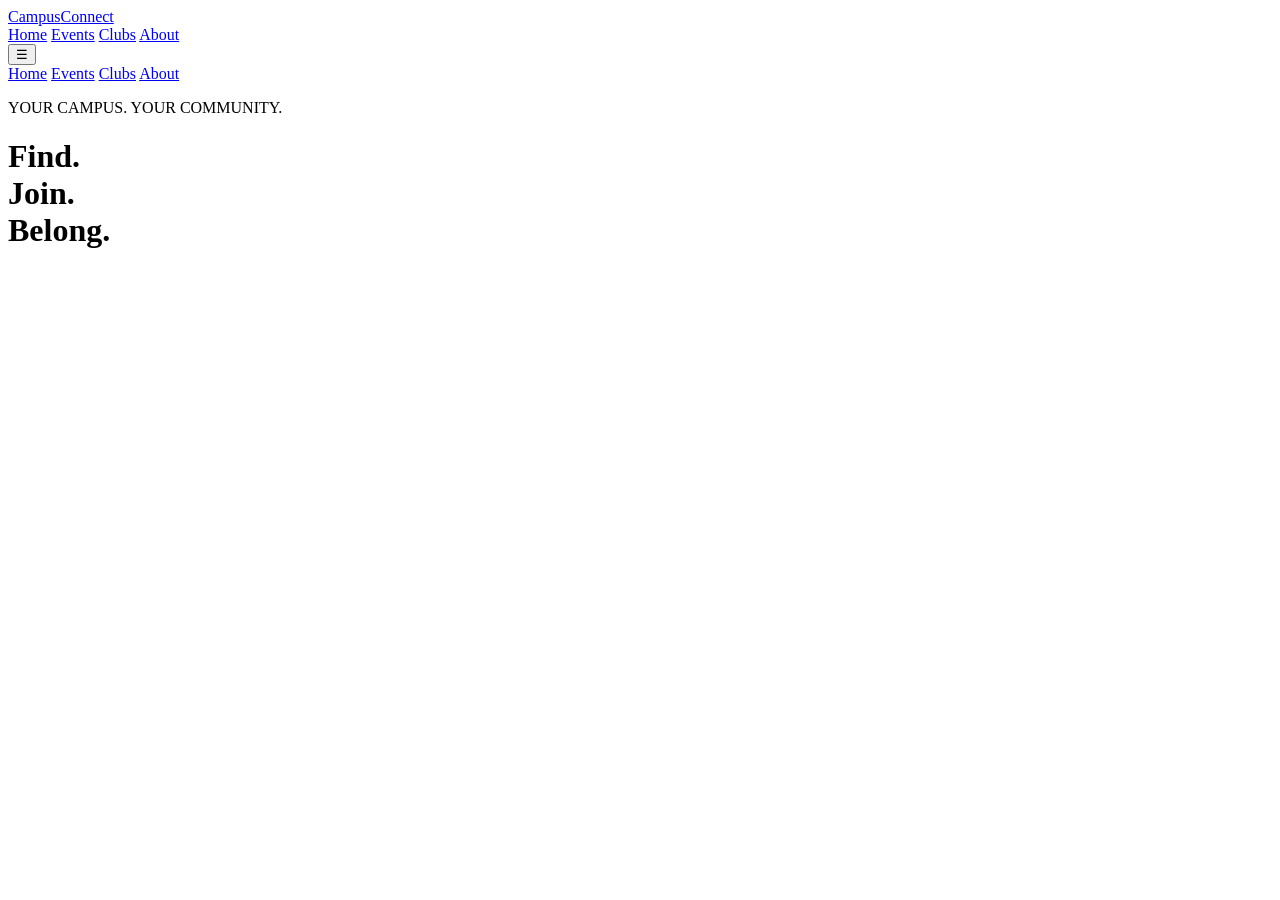
==== index.html @ a47c082e "Add FSD application files" ====
<!DOCTYPE html>
<html lang="en">

<head>
    <meta charset="UTF-8">
    <meta name="viewport" content="width=device-width, initial-scale=1.0">

    <title>Campus Connect</title>

    <link rel="stylesheet" href="css/style.css">
</head>

<body>

    
    <nav class="navbar">

        <div class="nav-container">

            <a href="index.html" class="logo">
                Campus<span>Connect</span>
            </a>

          
            <div class="nav-links">

                <a href="index.html">Home</a>
                <a href="#">Events</a>
                <a href="#">Clubs</a>
                <a href="#">About</a>

            </div>

    
            <button id="menuButton" class="menu-btn">
                ☰
            </button>

        </div>


        <div id="mobileMenu" class="mobile-menu">

            <a href="index.html">Home</a>
            <a href="#">Events</a>
            <a href="#">Clubs</a>
            <a href="#">About</a>

        </div>

    </nav>

    <main class="hero">

        <div class="container">

            <p class="hero-tag">
                YOUR CAMPUS. YOUR COMMUNITY.
            </p>

            <h1 class="hero-title">
                Find.
                <br>
                <span>Join.</span>
                <br>
                Belong.
            </h1>

        </div>

    </main>


    <script src="js/main.js"></script>

</body>

</html>
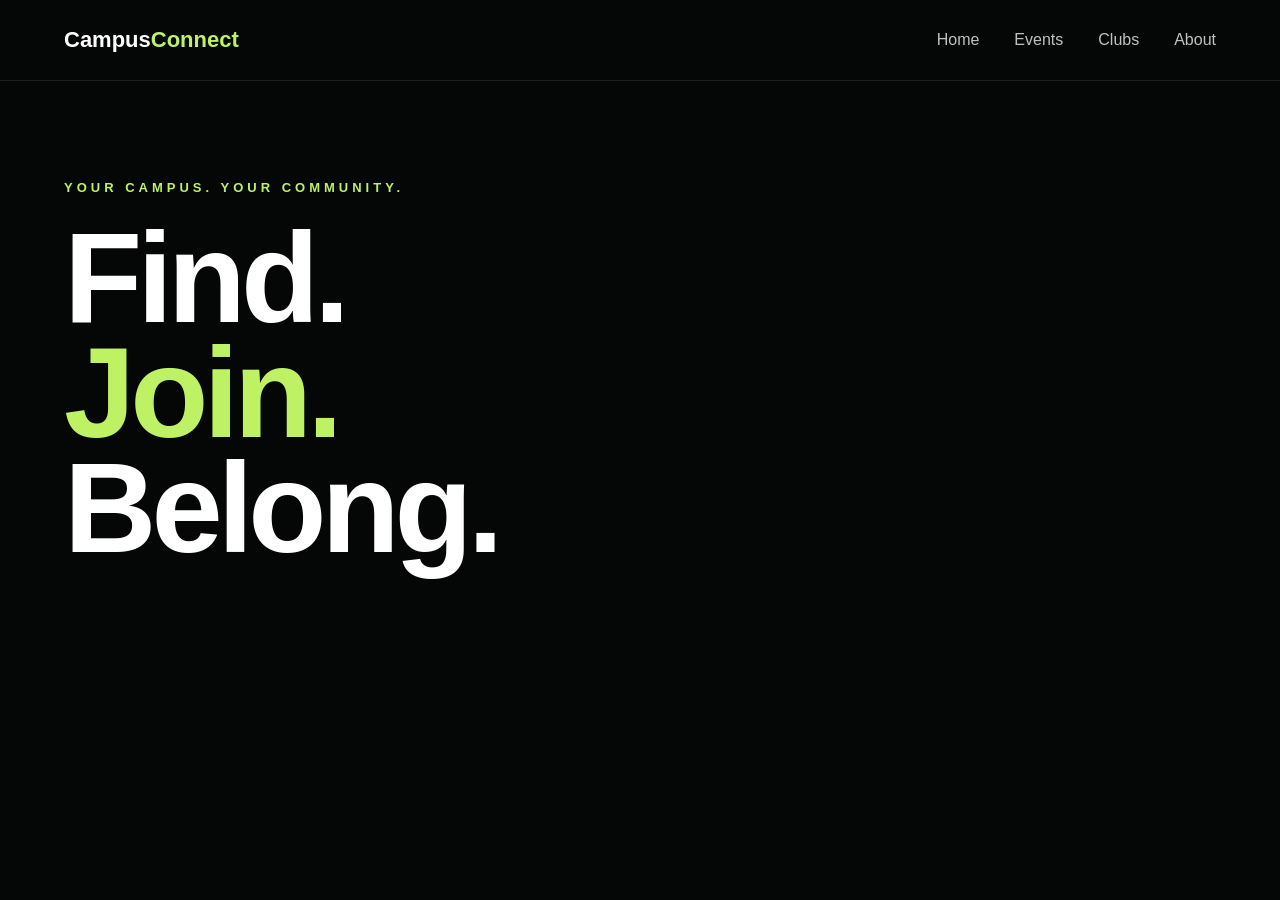
==== commit 58f184c1: "Connect events navigation link" ====
--- a/index.html
+++ b/index.html
@@ -25,7 +25,7 @@
             <div class="nav-links">
 
                 <a href="index.html">Home</a>
-                <a href="#">Events</a>
+                <a href="events.html">Events</a>
                 <a href="#">Clubs</a>
                 <a href="#">About</a>
 
@@ -42,7 +42,7 @@
         <div id="mobileMenu" class="mobile-menu">
 
             <a href="index.html">Home</a>
-            <a href="#">Events</a>
+            <a href="events.html">Events</a>
             <a href="#">Clubs</a>
             <a href="#">About</a>
 
@@ -75,4 +75,4 @@
 
 </body>
 
-</html>+</html>
--- a/css/style.css
+++ b/css/style.css
@@ -0,0 +1,374 @@
+
+
+* {
+    margin: 0;
+    padding: 0;
+    box-sizing: border-box;
+}
+
+
+
+body {
+    font-family: Arial, sans-serif;
+    background-color: #050706;
+    color: white;
+}
+
+
+
+
+.container,
+.nav-container {
+    width: min(90%, 1200px);
+    margin: auto;
+}
+
+
+.navbar {
+    width: 100%;
+
+    position: fixed;
+    top: 0;
+    left: 0;
+
+    z-index: 100;
+
+    background-color: #050706;
+
+    border-bottom: 1px solid rgba(255, 255, 255, 0.1);
+}
+
+
+.nav-container {
+    height: 80px;
+
+    display: flex;
+    align-items: center;
+    justify-content: space-between;
+}
+
+
+
+.logo {
+    color: white;
+    text-decoration: none;
+
+    font-size: 22px;
+    font-weight: bold;
+}
+
+.logo span {
+    color: #bef264;
+}
+
+
+
+.nav-links {
+    display: flex;
+    gap: 35px;
+}
+
+.nav-links a {
+    color: rgba(255, 255, 255, 0.75);
+
+    text-decoration: none;
+
+    transition: 0.3s;
+}
+
+.nav-links a:hover {
+    color: #bef264;
+}
+
+
+
+
+.menu-btn {
+    display: none;
+
+    background: transparent;
+    color: white;
+
+    border: none;
+
+    font-size: 24px;
+    cursor: pointer;
+}
+
+
+.mobile-menu {
+    display: none;
+
+    flex-direction: column;
+    gap: 20px;
+
+    padding: 20px 5%;
+
+    border-top: 1px solid rgba(255, 255, 255, 0.1);
+}
+
+.mobile-menu.active {
+    display: flex;
+}
+
+.mobile-menu a {
+    color: white;
+    text-decoration: none;
+}
+
+
+
+.hero {
+    min-height: 100vh;
+
+    padding-top: 180px;
+}
+
+
+.hero-tag {
+    color: #bef264;
+
+    font-size: 13px;
+    font-weight: bold;
+
+    letter-spacing: 4px;
+
+    margin-bottom: 25px;
+}
+
+
+.hero-title {
+    font-size: clamp(70px, 10vw, 150px);
+
+    line-height: 0.9;
+
+    letter-spacing: -5px;
+}
+
+
+.hero-title span {
+    color: #bef264;
+}
+
+
+
+
+@media (max-width: 768px) {
+
+    .nav-links {
+        display: none;
+    }
+
+    .menu-btn {
+        display: block;
+    }
+
+    .hero {
+        padding-top: 140px;
+    }
+
+    .hero-title {
+        letter-spacing: -2px;
+    }
+
+}
+
+
+@media (max-width: 480px) {
+
+    .hero-title {
+        font-size: 65px;
+    }
+
+    .hero-tag {
+        font-size: 10px;
+        letter-spacing: 2px;
+    }
+
+}
+/* Events Page */
+
+.events-page {
+    min-height: 100vh;
+    padding: 160px 0 80px;
+}
+
+
+.page-tag {
+    color: #bef264;
+
+    font-size: 13px;
+    font-weight: bold;
+
+    letter-spacing: 3px;
+
+    margin-bottom: 20px;
+}
+
+
+.page-title {
+    font-size: clamp(55px, 8vw, 110px);
+
+    line-height: 1;
+}
+
+
+.page-title span {
+    color: #bef264;
+}
+
+
+.page-description {
+    max-width: 600px;
+
+    margin-top: 30px;
+
+    color: rgba(255, 255, 255, 0.7);
+
+    font-size: 17px;
+
+    line-height: 1.7;
+}
+
+
+.events-section {
+    margin-top: 80px;
+}
+
+
+.events-section h2 {
+    font-size: 35px;
+}
+
+
+.events-container {
+    margin-top: 35px;
+}
+/* Events Grid */
+
+.events-container {
+    display: grid;
+
+    grid-template-columns: repeat(3, 1fr);
+
+    gap: 25px;
+}
+
+
+/* Event Card */
+
+.event-card {
+    overflow: hidden;
+
+    border: 1px solid rgba(255, 255, 255, 0.15);
+
+    border-radius: 20px;
+
+    background-color: #0c120e;
+
+    transition: 0.3s;
+}
+
+
+.event-card:hover {
+    transform: translateY(-8px);
+
+    border-color: rgba(190, 242, 100, 0.5);
+}
+
+
+.event-image {
+    height: 180px;
+
+    display: flex;
+
+    align-items: center;
+    justify-content: center;
+
+    font-weight: bold;
+
+    letter-spacing: 3px;
+
+    color: #bef264;
+
+    background:
+        linear-gradient(
+            135deg,
+            #14261b,
+            #0a1710
+        );
+}
+
+
+.event-content {
+    padding: 25px;
+}
+
+
+.event-category {
+    color: #bef264;
+
+    font-size: 12px;
+
+    text-transform: uppercase;
+
+    letter-spacing: 2px;
+}
+
+
+.event-content h3 {
+    margin-top: 15px;
+
+    font-size: 25px;
+}
+
+
+.event-info {
+    margin-top: 12px;
+
+    color: rgba(255, 255, 255, 0.65);
+
+    font-size: 14px;
+}
+
+
+.event-description {
+    margin-top: 15px;
+
+    line-height: 1.6;
+
+    color: rgba(255, 255, 255, 0.75);
+}
+
+
+.event-button {
+    display: inline-block;
+
+    margin-top: 20px;
+
+    color: #bef264;
+
+    text-decoration: none;
+
+    font-weight: bold;
+}
+
+
+/* Responsive Events */
+
+@media (max-width: 900px) {
+
+    .events-container {
+        grid-template-columns: repeat(2, 1fr);
+    }
+
+}
+
+
+@media (max-width: 600px) {
+
+    .events-container {
+        grid-template-columns: 1fr;
+    }
+
+}
